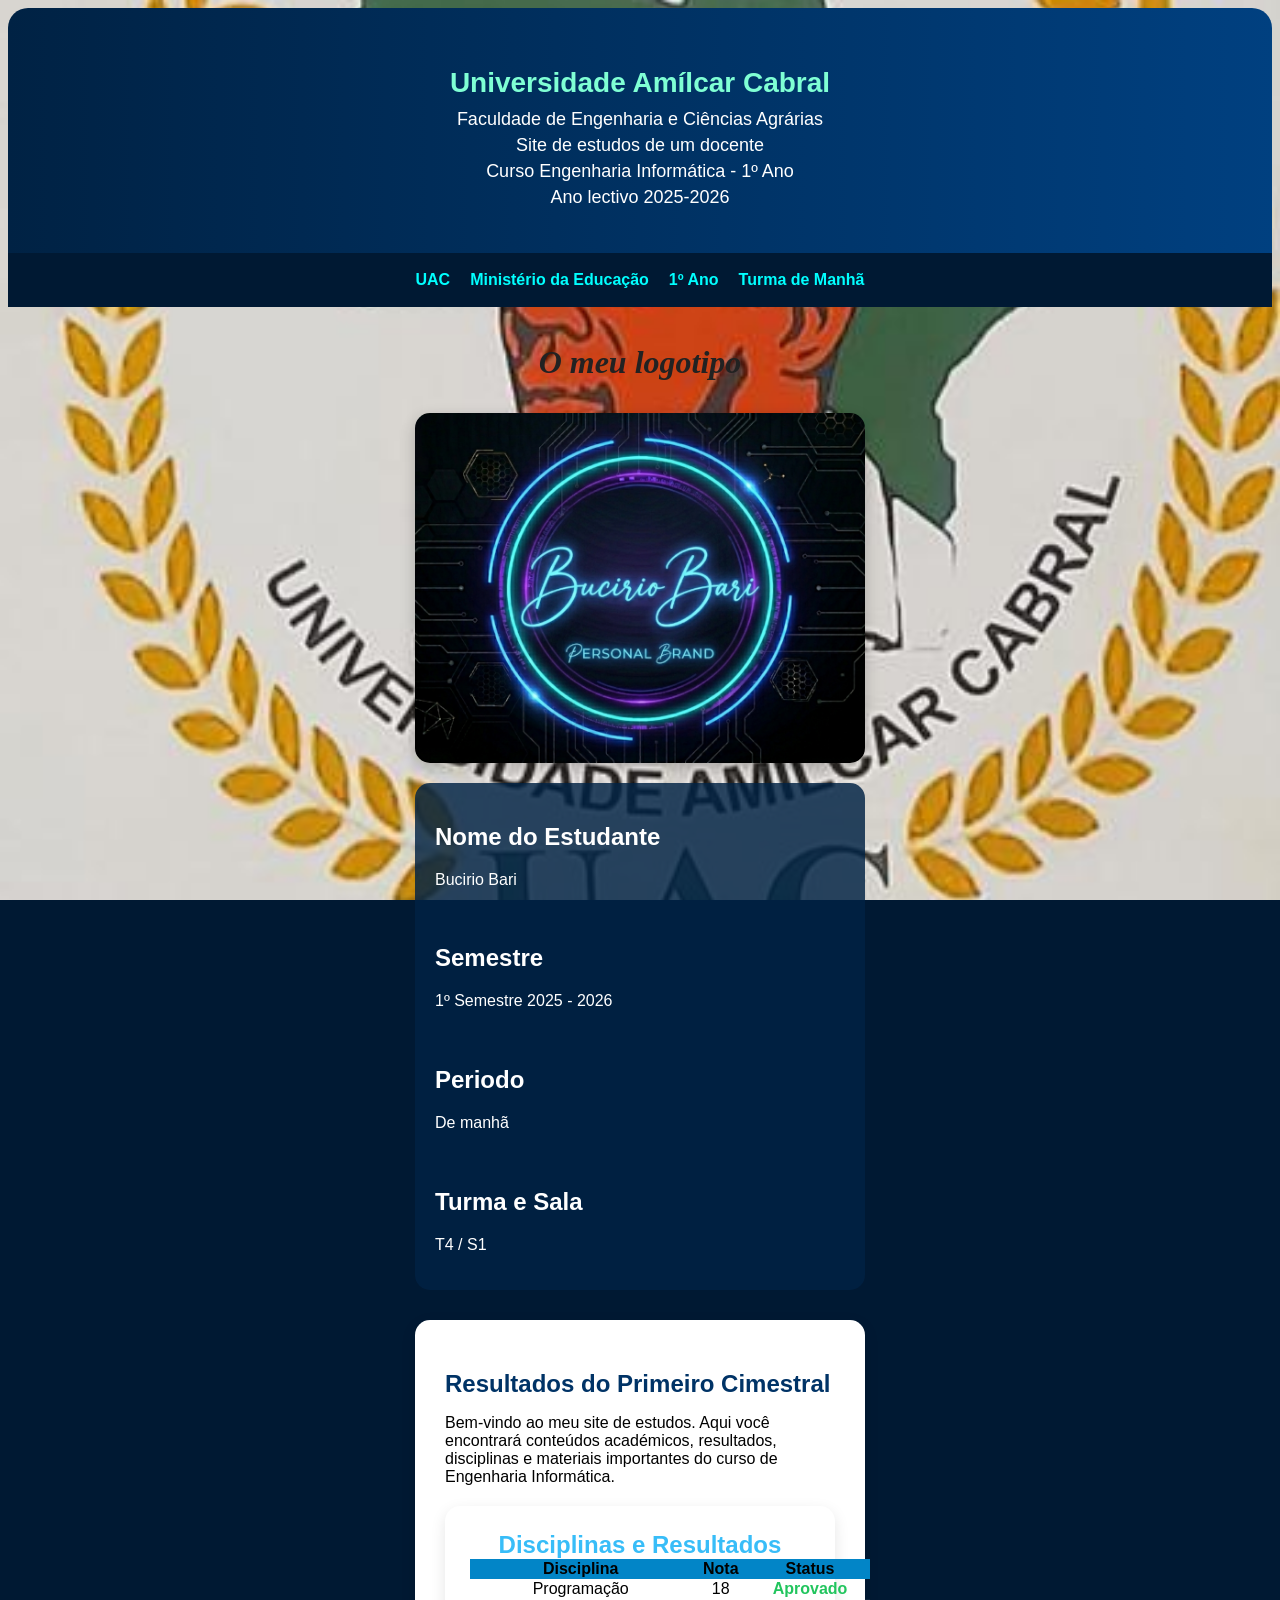
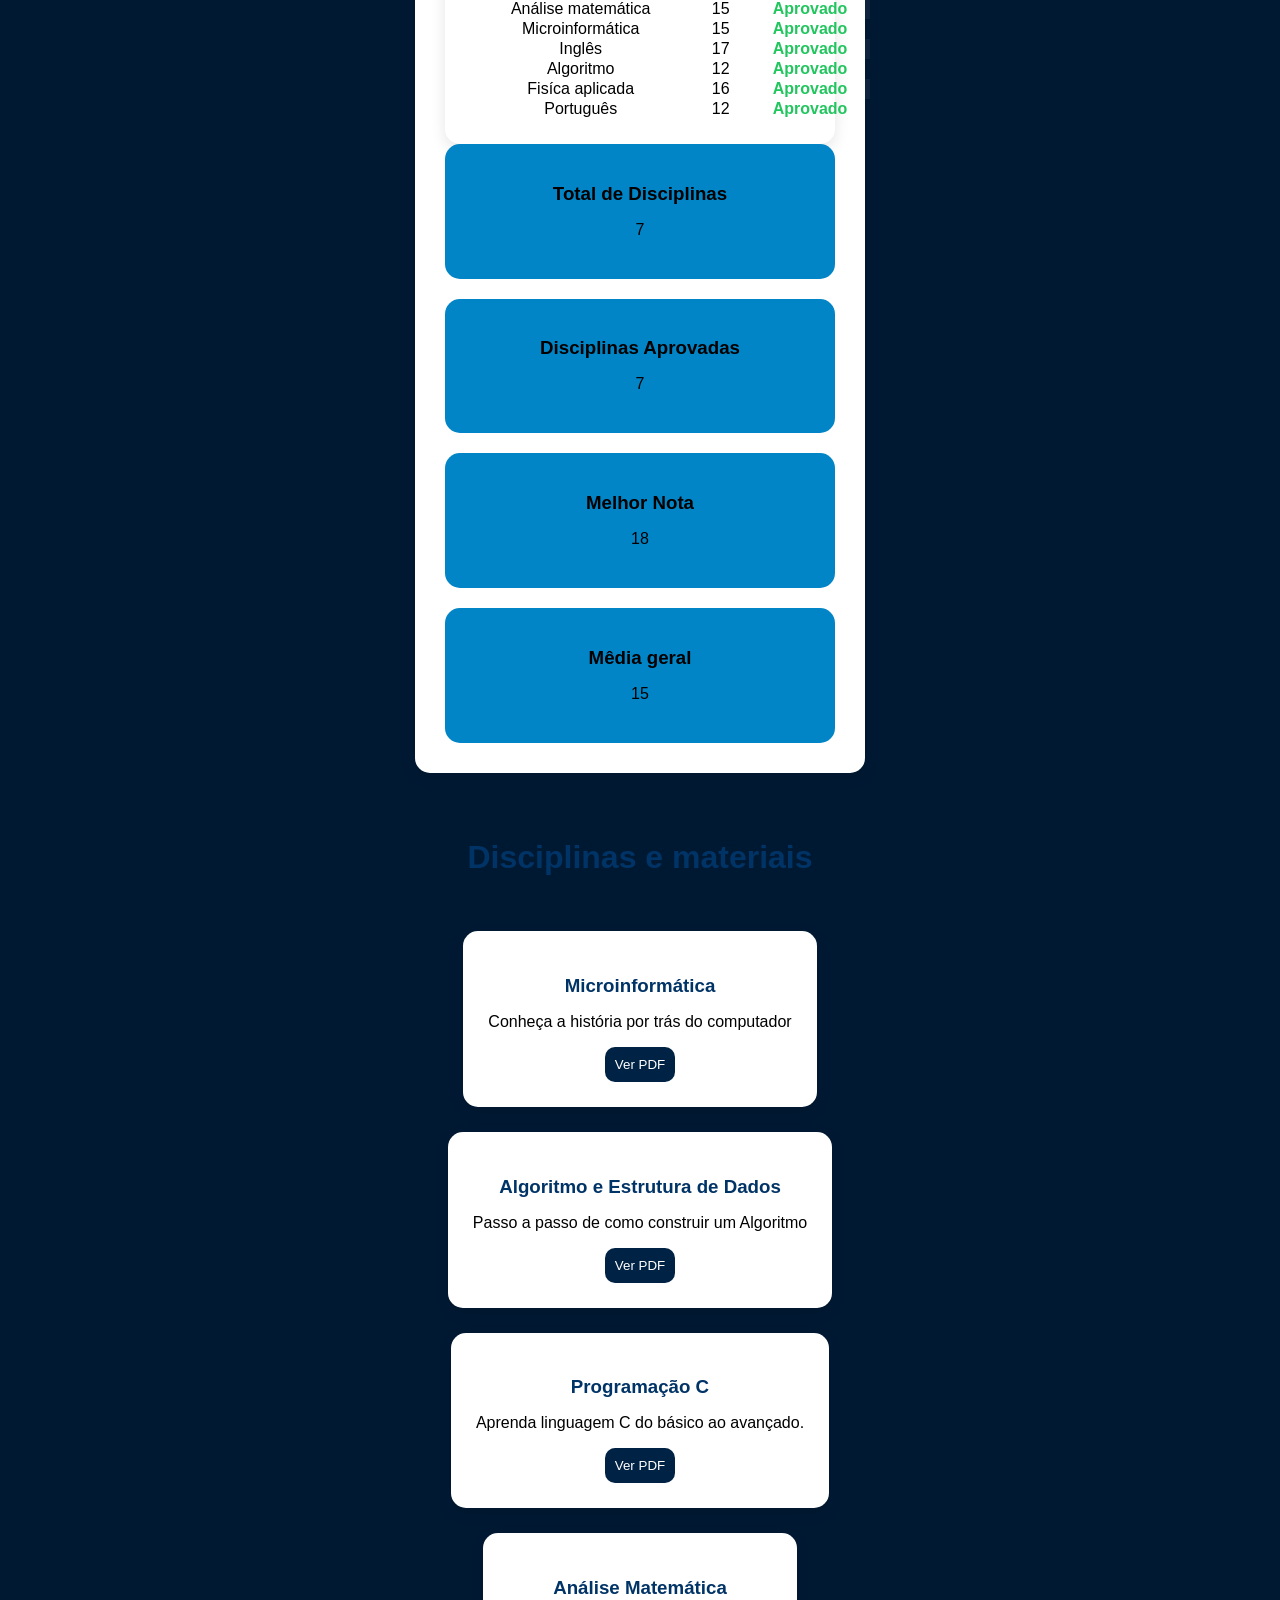
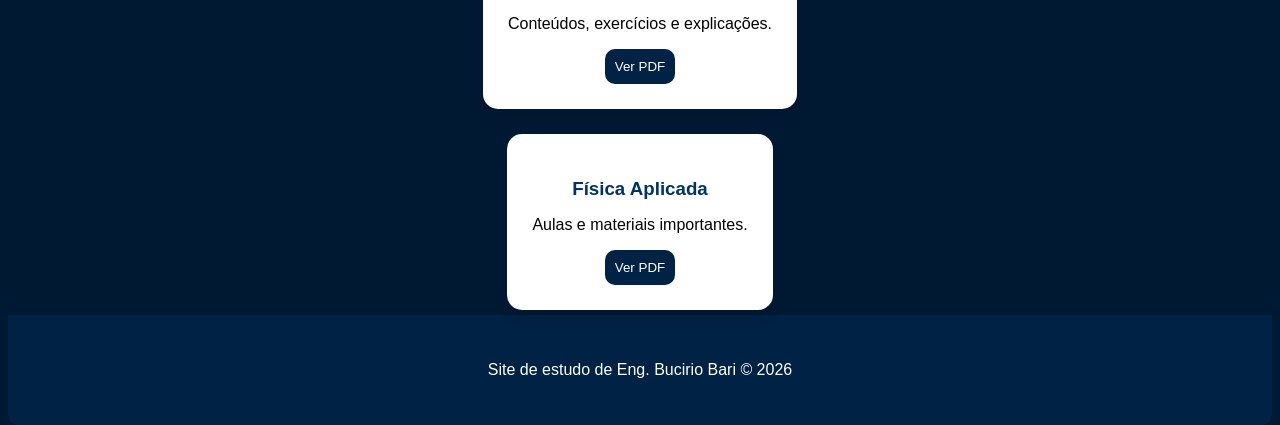
==== index.html @ 6eddad03 "fiz algumas modificações no estilo" ====
<!DOCTYPE html>
<html lang="pt">
<head>
<meta charset="UTF-8">
<meta name="viewport" content="width=device-width, initial-scale=1.0">
<title>Meu Site de estudos</title>
<link rel="stylesheet" href="style.css">
<link rel="shortcut icon" href="favicon.ico" type="image/x-icon">

<head>
    

<body>


<header>
    <h1>Universidade Amílcar Cabral</h1>
    <p>Faculdade de Engenharia e Ciências Agrárias</p>
    <p>Site de estudos de um docente</p>
    <p>Curso Engenharia Informática - 1º Ano</p>
    <p>Ano lectivo 2025-2026</p>
</header>

<nav>
    <a href="#">UAC</a>
    <a href="#">Ministério da Educação</a>
    <a href="#">1º Ano</a>
    <a href="#">Turma de Manhã</a>
</nav>

<main>

<p>O meu logotipo</p>

<img src="imagem/bari2.png" class="banner" alt="banner">

 <div class="profile">

      <div>
        <h2>Nome do Estudante</h2>
        <p>Bucirio Bari</p>
      </div>

      <div>
        <h2>Semestre</h2>
        <p>1º Semestre 2025 - 2026</p>
      </div>

      <div>
        <h2>Periodo</h2>
        <p>De manhã</p>
      </div>

      <div>
        <h2>Turma e Sala</h2>
        <p>T4 / S1</p>
      </div>

    </div>

<article>

<h1>Resultados do Primeiro Cimestral</h1>
<p>
Bem-vindo ao meu site de estudos.
Aqui você encontrará conteúdos académicos,
resultados, disciplinas e materiais importantes
do curso de Engenharia Informática.
</p>


    <div class="card">

      <h2>Disciplinas e Resultados</h2>

      <table>

        <thead>
          <tr>
            <th>Disciplina</th>
            <th>Nota</th>
            <th>Status</th>
          </tr>
        </thead>

        <tbody>

          <tr>
            <td>Programação</td>
            <td>18</td>
            <td class="approved">Aprovado</td>
          </tr>

          <tr>
            <td>Análise matemática </td>
            <td>15</td>
            <td class="approved">Aprovado</td>
          </tr>

          <tr>
            <td>Microinformática</td>
            <td>15</td>
            <td class="approved">Aprovado</td>
          </tr>

          <tr>
            <td>Inglês</td>
            <td>17</td>
            <td class="approved">Aprovado</td>
          </tr>

          <tr>
            <td>Algoritmo</td>
            <td>12</td>
            <td class="approved">Aprovado</td>
          </tr>

          <tr>
            <td>Fisíca aplicada</td>
            <td>16</td>
            <td class="approved">Aprovado</td>
          </tr>

          <tr>
            <td>Português</td>
            <td>12</td>
            <td class="approved">Aprovado</td>
          </tr>

        </tbody>

      </table>

    </div>

    <div class="stats">

      <div class="stat-box">
        <h3>Total de Disciplinas</h3>
        <p>7</p>
      </div>

      <div class="stat-box">
        <h3>Disciplinas Aprovadas</h3>
        <p>7</p>
      </div>

      <div class="stat-box">
        <h3>Melhor Nota</h3>
        <p>18</p>
      </div>

      <div class="stat-box">
        <h3>Mêdia geral</h3>
        <p>15</p>
      </div>

    </div>

  </div>

</article>

<section class="cursos">
    
    <h2>Disciplinas e materiais</h2>
    
    <div class="card">
    <h3>Microinformática</h3>
    <p>Conheça a história por trás do computador</p>
    
    <a href="pdf/Microinformatica/AULAS DE INFORMÁTICA.pdf" target="_blank">
    <button>Ver PDF</button>
    </a>
    </div>
    
    <div class="card">
    <h3>Algoritmo e Estrutura de Dados</h3>
    <p>Passo a passo de como construir um Algoritmo</p>
    
    <a href="pdf/Algoritmo e estrutura de dados/AULA 1_Introdução de Algoritmos e Estrutura de dados.pdf" target="_blank">
    <button>Ver PDF</button>
    </a>
    </div>
    
    <div class="card">
    <h3>Programação C</h3>
    <p>Aprenda linguagem C do básico ao avançado.</p>
    
    <a href="pdf/programação c/prog C1.pdf" target="_blank">
    <button>Ver PDF</button>
    </a>
    </div>
    
    <div class="card">
    <h3>Análise Matemática</h3>
    <p>Conteúdos, exercícios e explicações.</p>
    
    <a href="pdfs/matematica.pdf" target="_blank">
    <button>Ver PDF</button>
    </a>
    </div>
    
    <div class="card">
    <h3>Física Aplicada</h3>
    <p>Aulas e materiais importantes.</p>
    
    <a href="pdf/Fisíca aplicada/FISICA ENG2.pdf" target="_blank">
    <button>Ver PDF</button>
    </a>
    </div>
</section class="cursos">



</main>

<footer>
<p>Site de estudo de Eng. Bucirio Bari © 2026</p>
</footer>

</body>
</html>
---- style.css ----
@charset "UTF-8"




*{
    margin:0;
    padding:0;
    box-sizing:border-box;
}

body{
    height: 100dvh;
    background-color: #001933;
    background-image: url("imagem/IMG-20260420-WA0000.jpg");
    background-position: center center;
    font-family:Arial, Helvetica, sans-serif;
    background-repeat: repeat;
    background-size: cover;
    background-attachment: fixed;
}

/* HEADER */

header{
    background:linear-gradient(to right, #002244, #004080);
    color:white;
    text-align:center;
    padding:40px 20px;
    border-radius: 20px 20px 0px 0px;
}

header h1{
    color: aquamarine;
    font-size:38px;
    margin-bottom:10px;
}

header p{
    margin:5px 0;
    font-size:18px;
}

/* MENU */

nav{
    background:#001933;
    display:flex;
    justify-content:center;
    flex-wrap:wrap;
    gap:20px;
    padding:18px;
}

nav a{
    color: aqua;
    text-decoration:none;
    font-weight:bold;
    transition:0.3s;
}

nav a:hover{
    background-color: rgb(92, 6, 24);
    color:gold;
    padding: 10px 10px;
    border-radius: 10px;
}

/* MAIN */

main{
    width: 450px;
    margin:auto;
    padding: 5px;
}
main > p{
    text-align: center;
    color: #222;
    font: italic bold 2em serif;
}

/* BANNER */

.banner{
    width:100%;
    max-width:900px;
    height:350px;
    object-fit:cover;
    display:block;
    margin:20px auto;
    border-radius:15px;
    box-shadow:0 5px 15px rgba(0,0,0,0.2);
}

/* ARTICLE */

article{
    background:white;
    padding:30px;
    border-radius:15px;
    margin-top:30px;
    box-shadow:0 5px 15px rgba(0,0,0,0.1);
}

article h1{
    color:#003366;
    margin-bottom:15px;
}

article p{
    margin-bottom:20px;
}

    .profile{
      background-color: #002244d2;
      color: white;
      font: bold 1.2em;
      padding:20px;
      border-radius:15px;
      display:flex;
      gap:20px;
      flex-wrap:wrap;
      margin-bottom:30px;
    }

    .profile div{
      flex:1;
      min-width:220px;
    }
    .card{
      background:rgba(255,255,255,0.08);
      text-align: center;
      padding: 10px;
      border-radius:15px;
      margin: auto;
    }

    .card h2{
      margin: auto;
      color:#38bdf8;
    }

    table{ 
        padding-left: 10px;
      width:100%;
      min-width: 400px;
      border-collapse:collapse;
    }

    th, td{

    }

    th{
      background:#0285c7;
    }

    tr:nth-child(even){
      background:rgba(255,255,255,0.05);
    }

    tr:hover{
      background:rgba(56,189,248,0.2);
      transition:0.3s;
    }

    .approved{
      color:#22c55e;
      font-weight:bold;
    }

    .reproved{
      color:#ef4444;
      font-weight:bold;
    }

    .stats{
      display:grid;
      grid-template-columns:repeat(auto-fit,minmax(220px,1fr));
      gap:20px;
    }

    .stat-box{
      background-color: #0285c7;
      padding:20px;
      border-radius:15px;
      text-align:center;
    }

    .stat-box h3{
      color: black;
      margin-bottom:10px;
    }
/* DISCIPLINAS */

.cursos{
    margin-top:40px;
}

.cursos h2{
    text-align:center;
    margin-bottom:30px;
    color:#003366;
    font-size:32px;
}

.cursos{
    display:grid;
    grid-template-columns:repeat(auto-fit,minmax(250px,1fr));
    gap:25px;
}

.cursos div,
.card{
    background:white;
    padding:25px;
    border-radius:15px;
    text-align:center;
    box-shadow:0 5px 15px rgba(0,0,0,0.1);
    transition:0.3s;
}

.cursos div:hover,
.card:hover{
    transform:translateY(-5px);
}

.cursos h3{
    color:#003366;
    margin-bottom:10px;
}

.carreira{
    background:white;
    padding:25px;
    border-radius:15px;
    box-shadow:0 5px 15px rgba(0,0,0,0.1);
}

.carreira h3{
    color:#004080;
    margin-bottom:10px;
}

button {
  padding: 10px;
  border-radius: 10px;
  background: #002244;
  color: white;
  border: none;
  cursor: pointer;
}

/* FOOTER */

footer{
    background: #002244;
    color:white;
    text-align:center;
    padding: 30px;
    margin: auto;
    border-radius: 0px 0px 10px 10px;
}

header h1{
    font-size:28px;
}
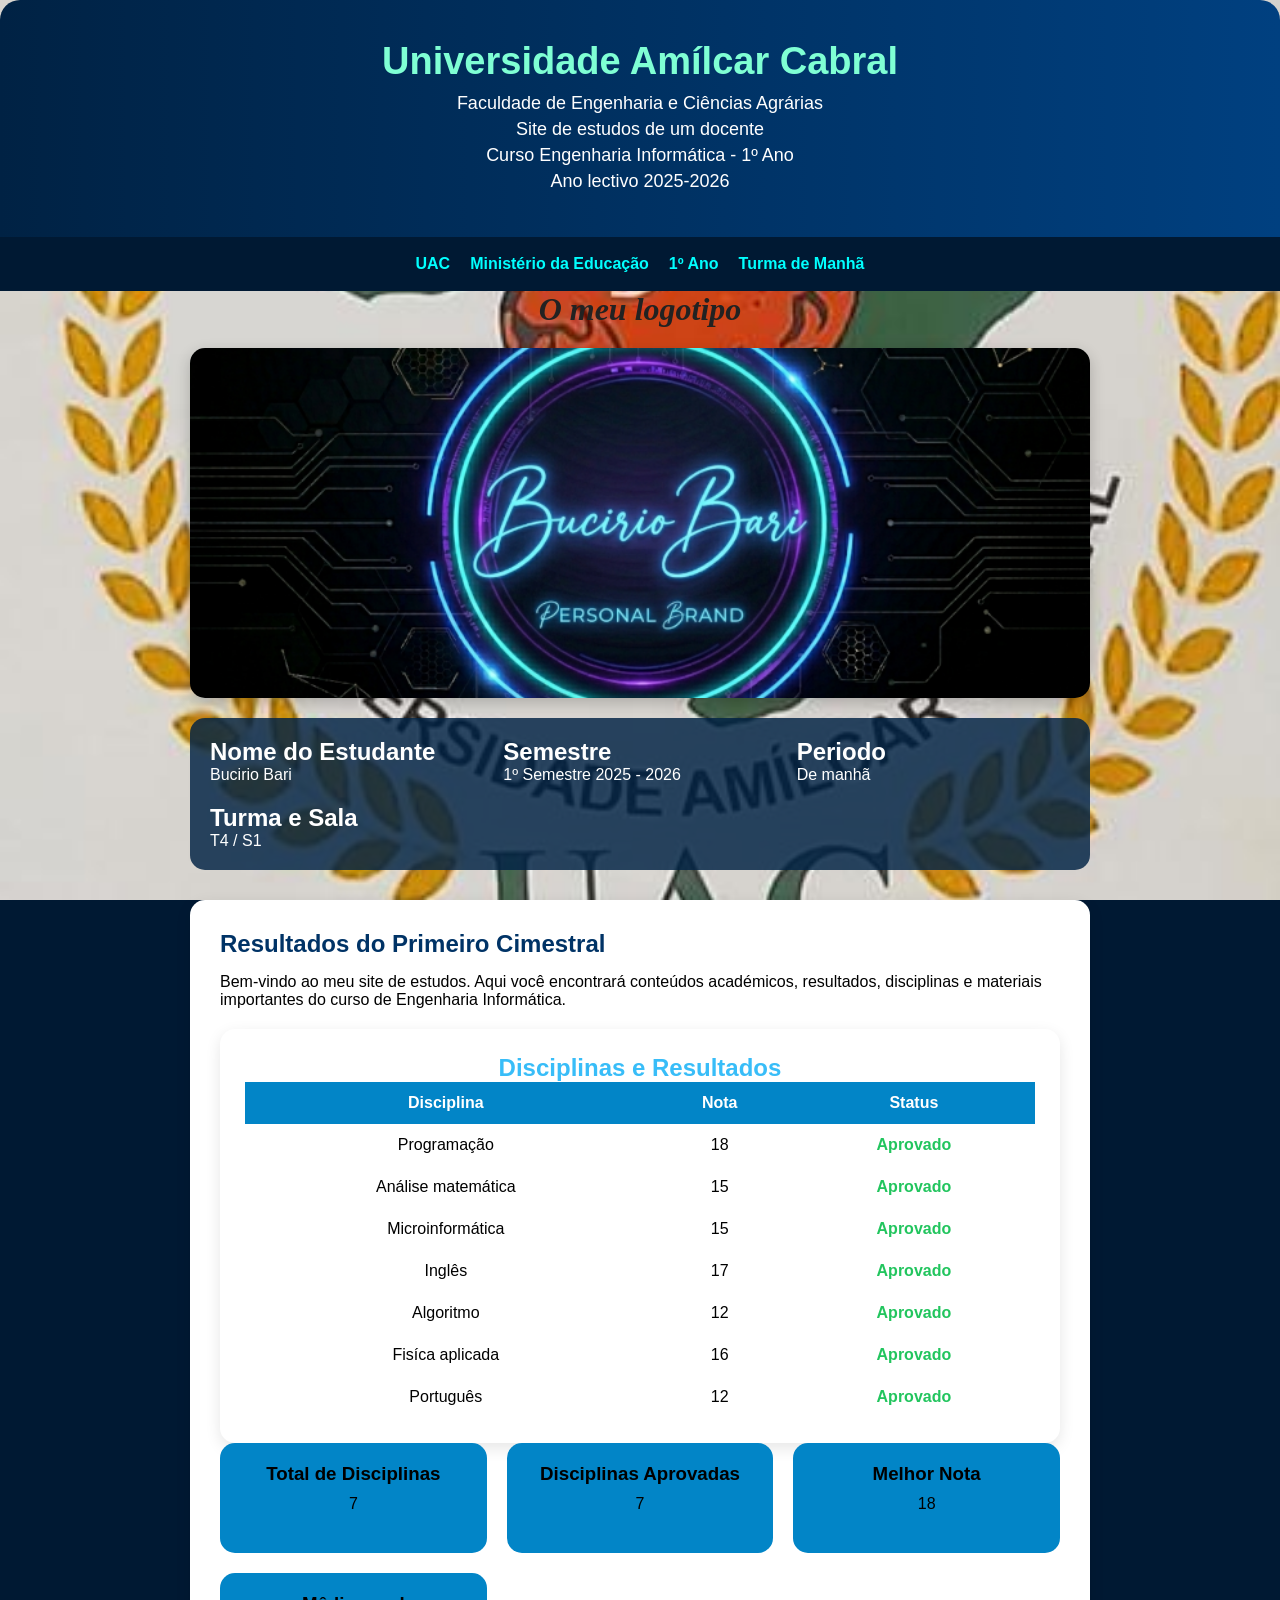
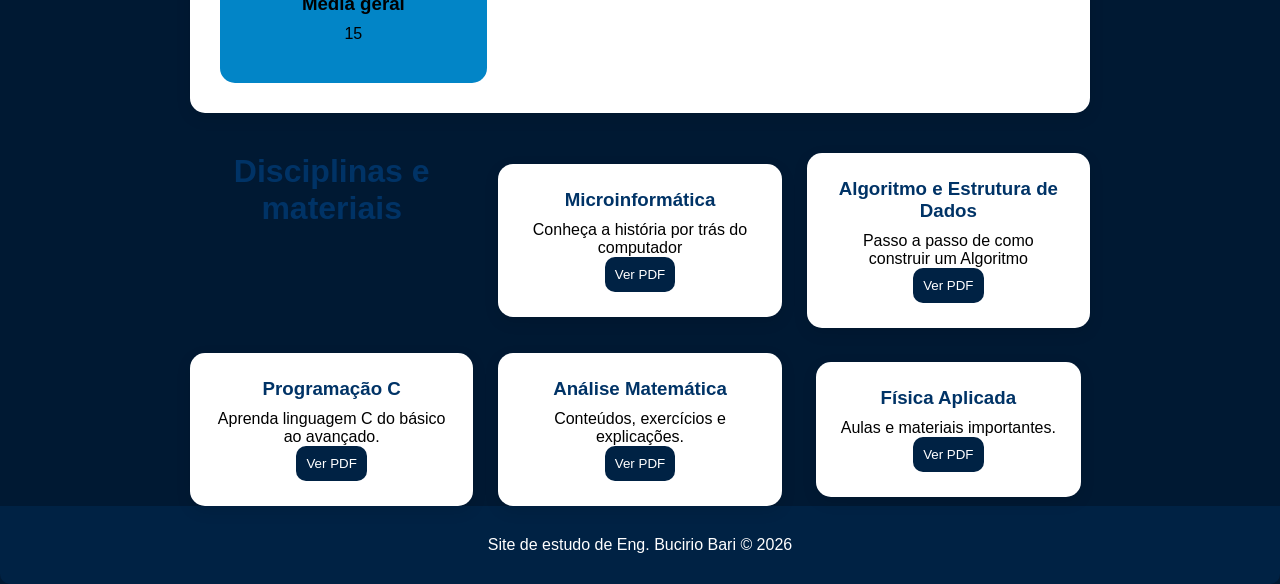
==== commit 041a85ea: "alterei o tablet" ====
--- a/index.html
+++ b/index.html
@@ -73,7 +73,7 @@
 
       <h2>Disciplinas e Resultados</h2>
 
-      <table>
+      <table class="conteiner">
 
         <thead>
           <tr>
--- a/style.css
+++ b/style.css
@@ -1,7 +1,4 @@
-@charset "UTF-8"
-
-
-
+@charset "UTF-8";
 
 *{
     margin:0;
@@ -10,14 +7,14 @@
 }
 
 body{
-    height: 100dvh;
-    background-color: #001933;
-    background-image: url("imagem/IMG-20260420-WA0000.jpg");
-    background-position: center center;
+    min-height:100vh;
+    background-color:#001933;
+    background-image:url("imagem/IMG-20260420-WA0000.jpg");
+    background-position:center center;
+    background-repeat:repeat;
+    background-size:cover;
+    background-attachment:fixed;
     font-family:Arial, Helvetica, sans-serif;
-    background-repeat: repeat;
-    background-size: cover;
-    background-attachment: fixed;
 }
 
 /* HEADER */
@@ -27,11 +24,11 @@
     color:white;
     text-align:center;
     padding:40px 20px;
-    border-radius: 20px 20px 0px 0px;
+    border-radius:20px 20px 0px 0px;
 }
 
 header h1{
-    color: aquamarine;
+    color:aquamarine;
     font-size:38px;
     margin-bottom:10px;
 }
@@ -53,33 +50,41 @@
 }
 
 nav a{
-    color: aqua;
+    color:aqua;
     text-decoration:none;
     font-weight:bold;
     transition:0.3s;
 }
 
 nav a:hover{
-    background-color: rgb(92, 6, 24);
+    background-color:rgb(92, 6, 24);
     color:gold;
-    padding: 10px 10px;
-    border-radius: 10px;
+    padding:10px;
+    border-radius:10px;
 }
 
 /* MAIN */
 
 main{
-    width: 450px;
-    margin:auto;
-    padding: 5px;
-}
+    width: 100%;
+    max-width: 900px;
+    margin: auto;
+}
+
 main > p{
-    text-align: center;
-    color: #222;
-    font: italic bold 2em serif;
-}
-
-/* BANNER */
+    text-align:center;
+    color:#222;
+    font:italic bold 2em serif;
+}
+
+/* IMAGENS */
+
+img{
+    max-width:100%;
+    height:auto;
+}
+
+
 
 .banner{
     width:100%;
@@ -111,90 +116,110 @@
     margin-bottom:20px;
 }
 
-    .profile{
-      background-color: #002244d2;
-      color: white;
-      font: bold 1.2em;
-      padding:20px;
-      border-radius:15px;
-      display:flex;
-      gap:20px;
-      flex-wrap:wrap;
-      margin-bottom:30px;
-    }
-
-    .profile div{
-      flex:1;
-      min-width:220px;
-    }
-    .card{
-      background:rgba(255,255,255,0.08);
-      text-align: center;
-      padding: 10px;
-      border-radius:15px;
-      margin: auto;
-    }
-
-    .card h2{
-      margin: auto;
-      color:#38bdf8;
-    }
-
-    table{ 
-        padding-left: 10px;
-      width:100%;
-      min-width: 400px;
-      border-collapse:collapse;
-    }
-
-    th, td{
-
-    }
-
-    th{
-      background:#0285c7;
-    }
-
-    tr:nth-child(even){
-      background:rgba(255,255,255,0.05);
-    }
-
-    tr:hover{
-      background:rgba(56,189,248,0.2);
-      transition:0.3s;
-    }
-
-    .approved{
-      color:#22c55e;
-      font-weight:bold;
-    }
-
-    .reproved{
-      color:#ef4444;
-      font-weight:bold;
-    }
-
-    .stats{
-      display:grid;
-      grid-template-columns:repeat(auto-fit,minmax(220px,1fr));
-      gap:20px;
-    }
-
-    .stat-box{
-      background-color: #0285c7;
-      padding:20px;
-      border-radius:15px;
-      text-align:center;
-    }
-
-    .stat-box h3{
-      color: black;
-      margin-bottom:10px;
-    }
-/* DISCIPLINAS */
+/* PROFILE */
+
+.profile{
+    background-color:#002244d2;
+    color:white;
+    font:bold 1.2em;
+    padding:20px;
+    border-radius:15px;
+    display:flex;
+    gap:20px;
+    flex-wrap:wrap;
+    margin-bottom:30px;
+}
+
+.profile div{
+    flex:1;
+    min-width:220px;
+}
+
+/* CARDS */
+
+.card{
+    background:rgba(255,255,255,0.08);
+    text-align:center;
+    padding:10px;
+    border-radius:15px;
+    margin:auto;
+}
+
+.card h2{
+    margin:auto;
+    color:#38bdf8;
+}
+
+/* TABLE */
+
+.table-container{
+    overflow-x:auto;
+}
+
+table{
+    width: 100%;
+    min-width:400px;
+    border-collapse:collapse;
+    padding-left:10px;
+}
+
+th,
+td{
+    padding:12px;
+    text-align:center;
+}
+
+th{
+    background:#0285c7;
+    color:white;
+}
+
+tr:nth-child(even){
+    background:rgba(255,255,255,0.05);
+}
+
+tr:hover{
+    background:rgba(56,189,248,0.2);
+    transition:0.3s;
+}
+
+.approved{
+    color:#22c55e;
+    font-weight:bold;
+}
+
+.reproved{
+    color:#ef4444;
+    font-weight:bold;
+}
+
+/* STATS */
+
+.stats{
+    display:grid;
+    grid-template-columns:repeat(auto-fit,minmax(220px,1fr));
+    gap:20px;
+}
+
+.stat-box{
+    background-color:#0285c7;
+    padding:20px;
+    border-radius:15px;
+    text-align:center;
+}
+
+.stat-box h3{
+    color:black;
+    margin-bottom:10px;
+}
+
+/* CURSOS */
 
 .cursos{
     margin-top:40px;
+    display:grid;
+    grid-template-columns:repeat(auto-fit,minmax(250px,1fr));
+    gap:25px;
 }
 
 .cursos h2{
@@ -202,12 +227,6 @@
     margin-bottom:30px;
     color:#003366;
     font-size:32px;
-}
-
-.cursos{
-    display:grid;
-    grid-template-columns:repeat(auto-fit,minmax(250px,1fr));
-    gap:25px;
 }
 
 .cursos div,
@@ -230,6 +249,8 @@
     margin-bottom:10px;
 }
 
+/* CARREIRA */
+
 .carreira{
     background:white;
     padding:25px;
@@ -242,28 +263,116 @@
     margin-bottom:10px;
 }
 
-button {
-  padding: 10px;
-  border-radius: 10px;
-  background: #002244;
-  color: white;
-  border: none;
-  cursor: pointer;
+/* BUTTON */
+
+button{
+    padding:10px;
+    border-radius:10px;
+    background:#002244;
+    color:white;
+    border:none;
+    cursor:pointer;
+    transition:0.3s;
+}
+
+button:hover{
+    background:#004080;
 }
 
 /* FOOTER */
 
 footer{
-    background: #002244;
-    color:white;
-    text-align:center;
-    padding: 30px;
-    margin: auto;
-    border-radius: 0px 0px 10px 10px;
-}
-
-header h1{
-    font-size:28px;
-}
-
-
+    background:#002244;
+    color:white;
+    text-align:center;
+    padding:30px;
+    margin:auto;
+    border-radius:0px 0px 10px 10px;
+}
+
+/* RESPONSIVIDADE */
+
+@media (max-width:768px){
+
+    header{
+        padding:25px 15px;
+    }
+
+    header h1{
+        font-size:28px;
+    }
+
+    header p{
+        font-size:15px;
+    }
+
+    nav{
+        gap:10px;
+        padding:12px;
+    }
+
+    nav a{
+        font-size:14px;
+    }
+
+    .banner{
+        height:220px;
+    }
+
+    article{
+        padding:20px;
+    }
+
+    .profile{
+        flex-direction:column;
+    }
+
+    table{
+        min-width:600px;
+    }
+
+    .stats{
+        grid-template-columns:1fr;
+    }
+
+    .cursos{
+        grid-template-columns:1fr;
+    }
+
+}
+
+@media (max-width:480px){
+
+    header h1{
+        font-size:22px;
+    }
+
+    header p{
+        font-size:13px;
+    }
+
+    main > p{
+        font-size:1.3em;
+    }
+
+    .banner{
+        height:180px;
+    }
+
+    article{
+        padding:15px;
+    }
+
+    .card,
+    .carreira,
+    .cursos div{
+        padding:18px;
+    }
+
+    button{
+        width:100%;
+    }
+
+}
+
+
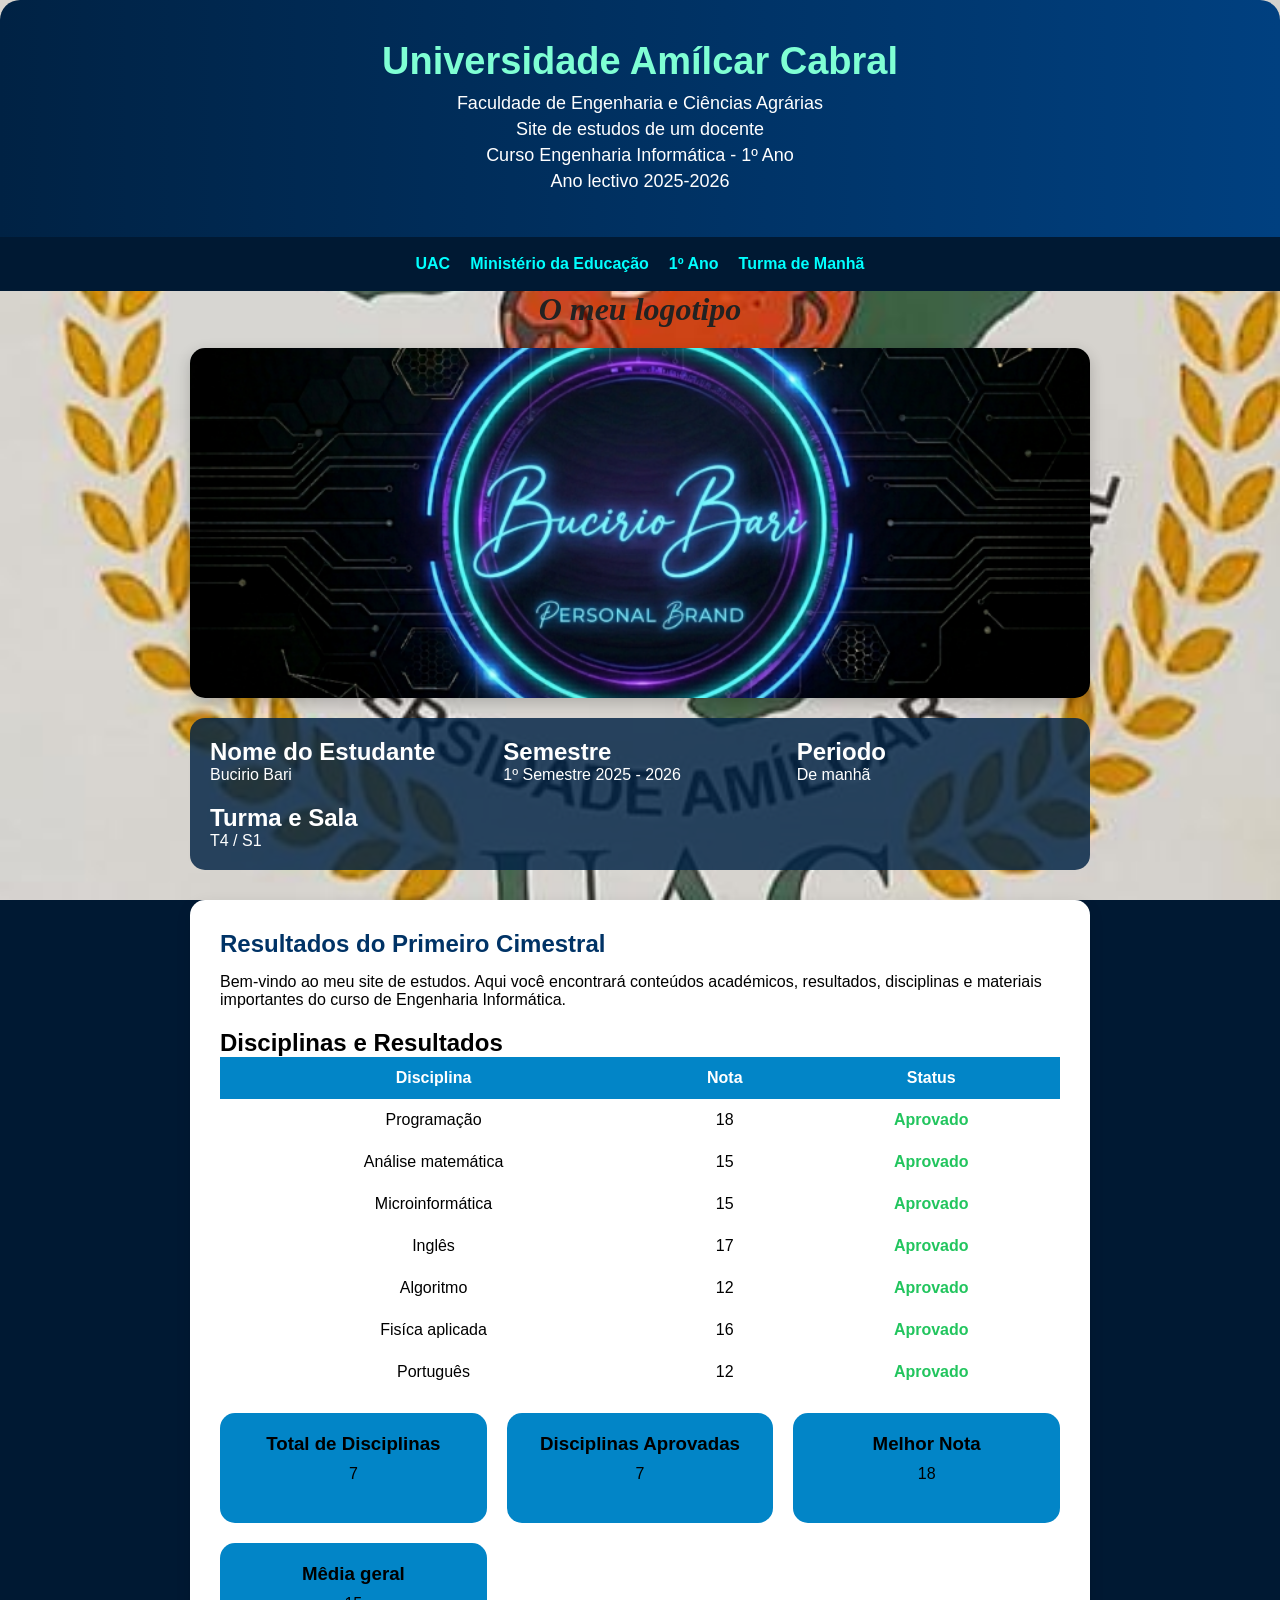
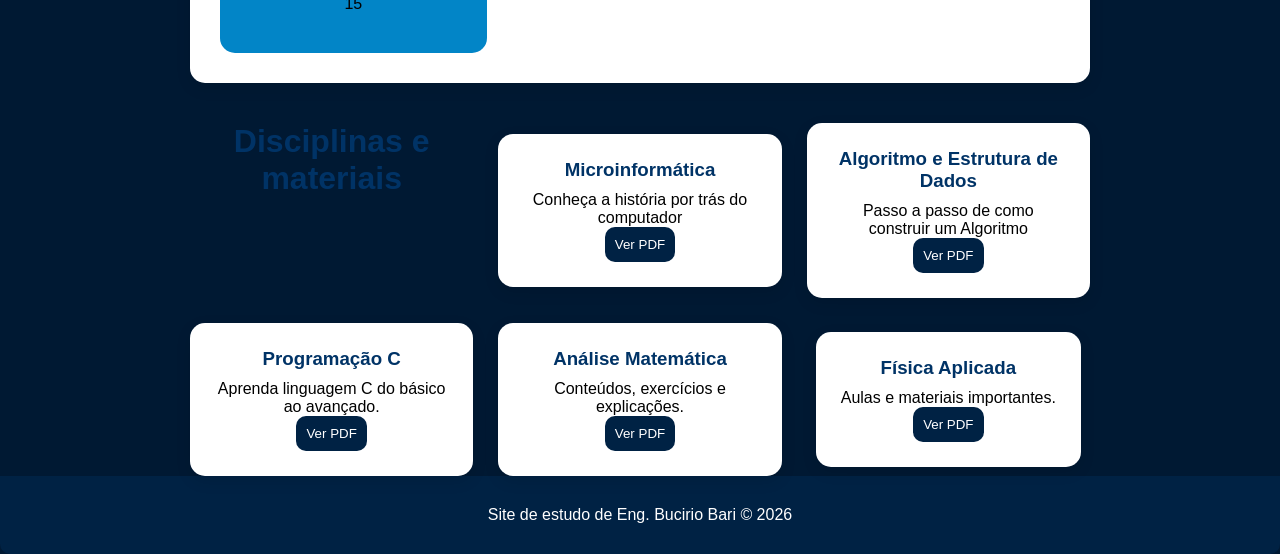
==== commit 4943b605: "fiz algumas alteração no html e css" ====
--- a/index.html
+++ b/index.html
@@ -69,11 +69,11 @@
 </p>
 
 
-    <div class="card">
+    <div class="table-container">
 
       <h2>Disciplinas e Resultados</h2>
 
-      <table class="conteiner">
+      <table>
 
         <thead>
           <tr>
--- a/style.css
+++ b/style.css
@@ -4,6 +4,10 @@
     margin:0;
     padding:0;
     box-sizing:border-box;
+}
+html, body{
+    max-width: 100%;
+    overflow-x: hidden;
 }
 
 body{
@@ -153,12 +157,18 @@
 /* TABLE */
 
 .table-container{
+    width: 100%;
+    max-width: 100%;
     overflow-x:auto;
+    -webkit-overflow-scrolling: touch;
+    margin: 20px 0px;
+    border-radius: 8px;
+    
 }
 
 table{
     width: 100%;
-    min-width:400px;
+    min-width: 100%;
     border-collapse:collapse;
     padding-left:10px;
 }
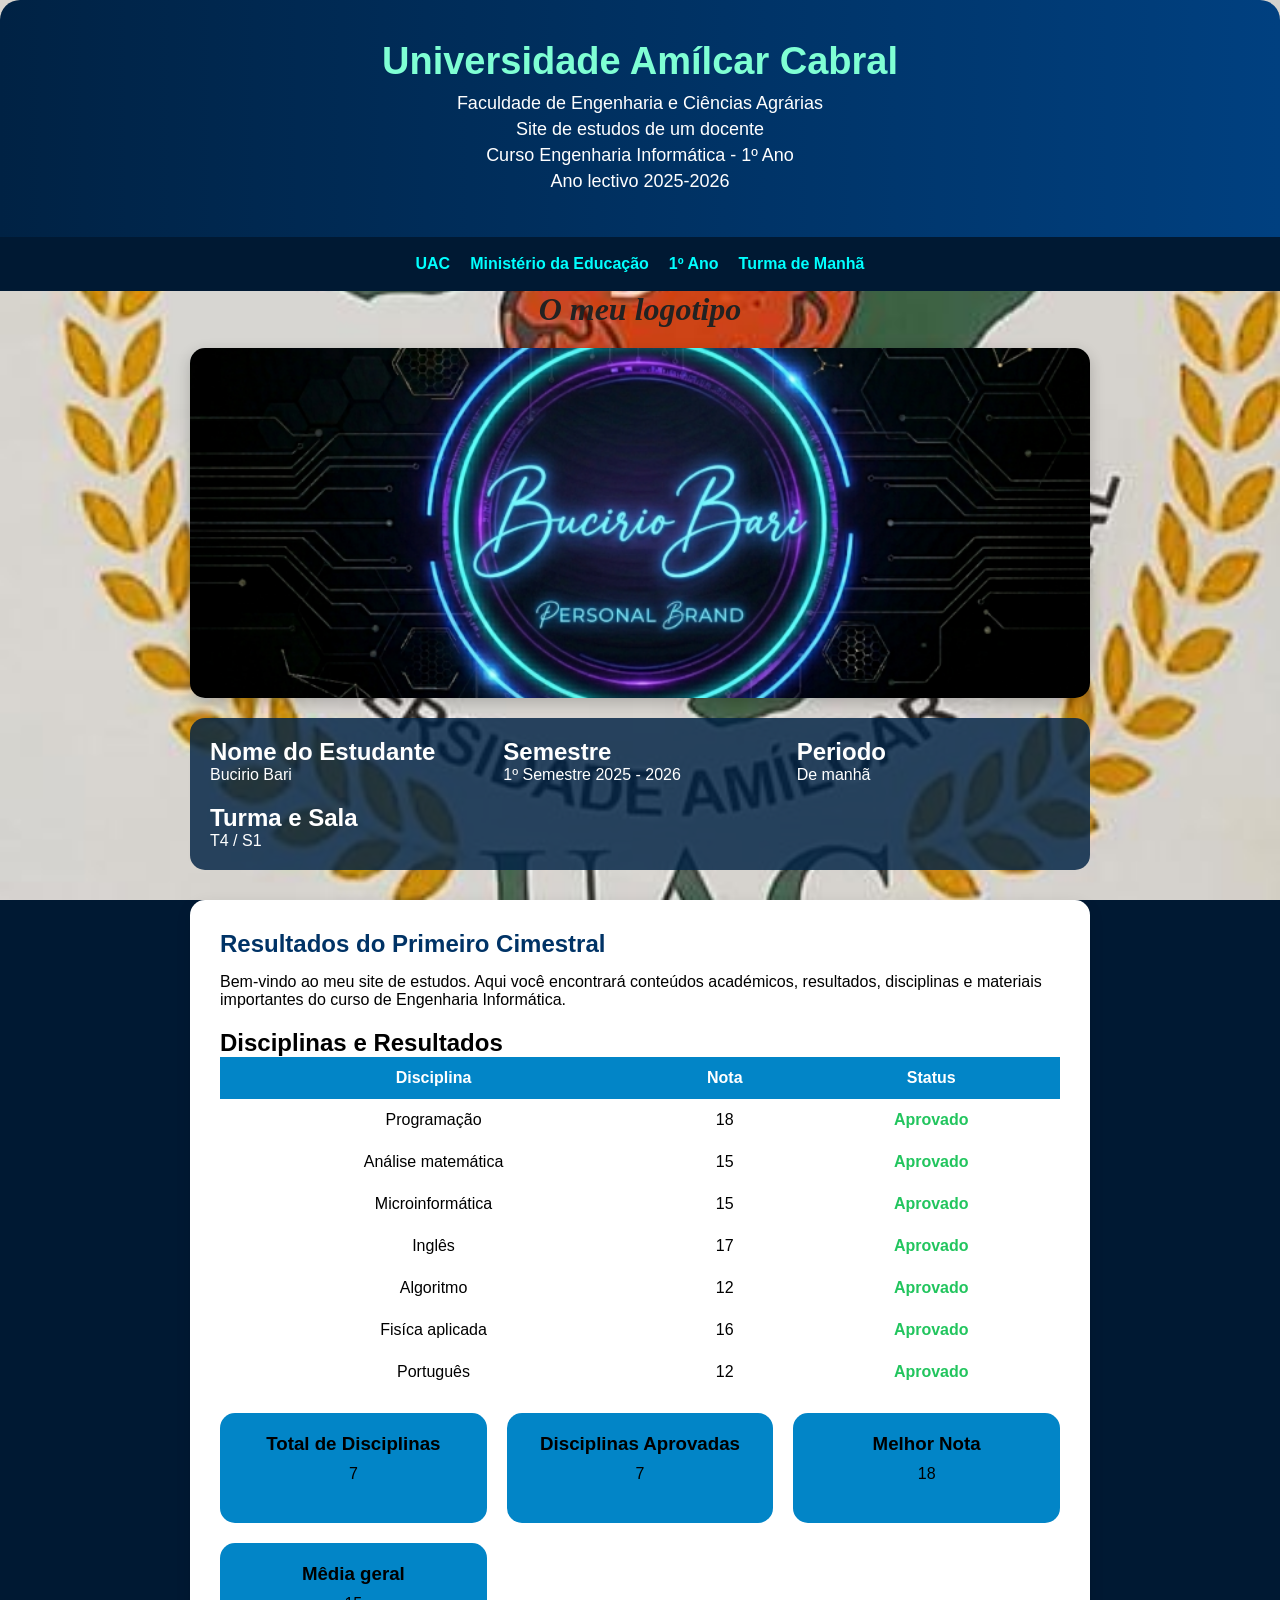
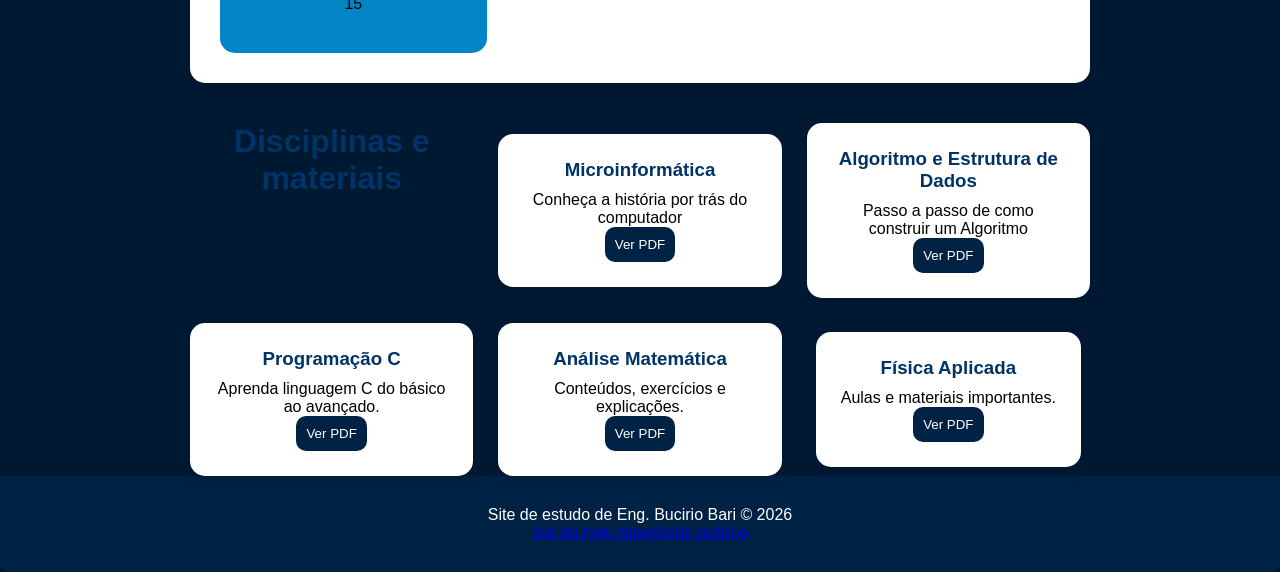
==== commit 719bc21a: "atualizei o conteudo" ====
--- a/index.html
+++ b/index.html
@@ -1,5 +1,5 @@
 <!DOCTYPE html>
-<html lang="pt">
+<html lang="pt-gw">
 <head>
 <meta charset="UTF-8">
 <meta name="viewport" content="width=device-width, initial-scale=1.0">
@@ -217,6 +217,7 @@
 
 <footer>
 <p>Site de estudo de Eng. Bucirio Bari © 2026</p>
+<p><a href="githup.com/baribucirio-cmyk" target="_blank">link do meu repositorio  publico</a></p>
 </footer>
 
 </body>
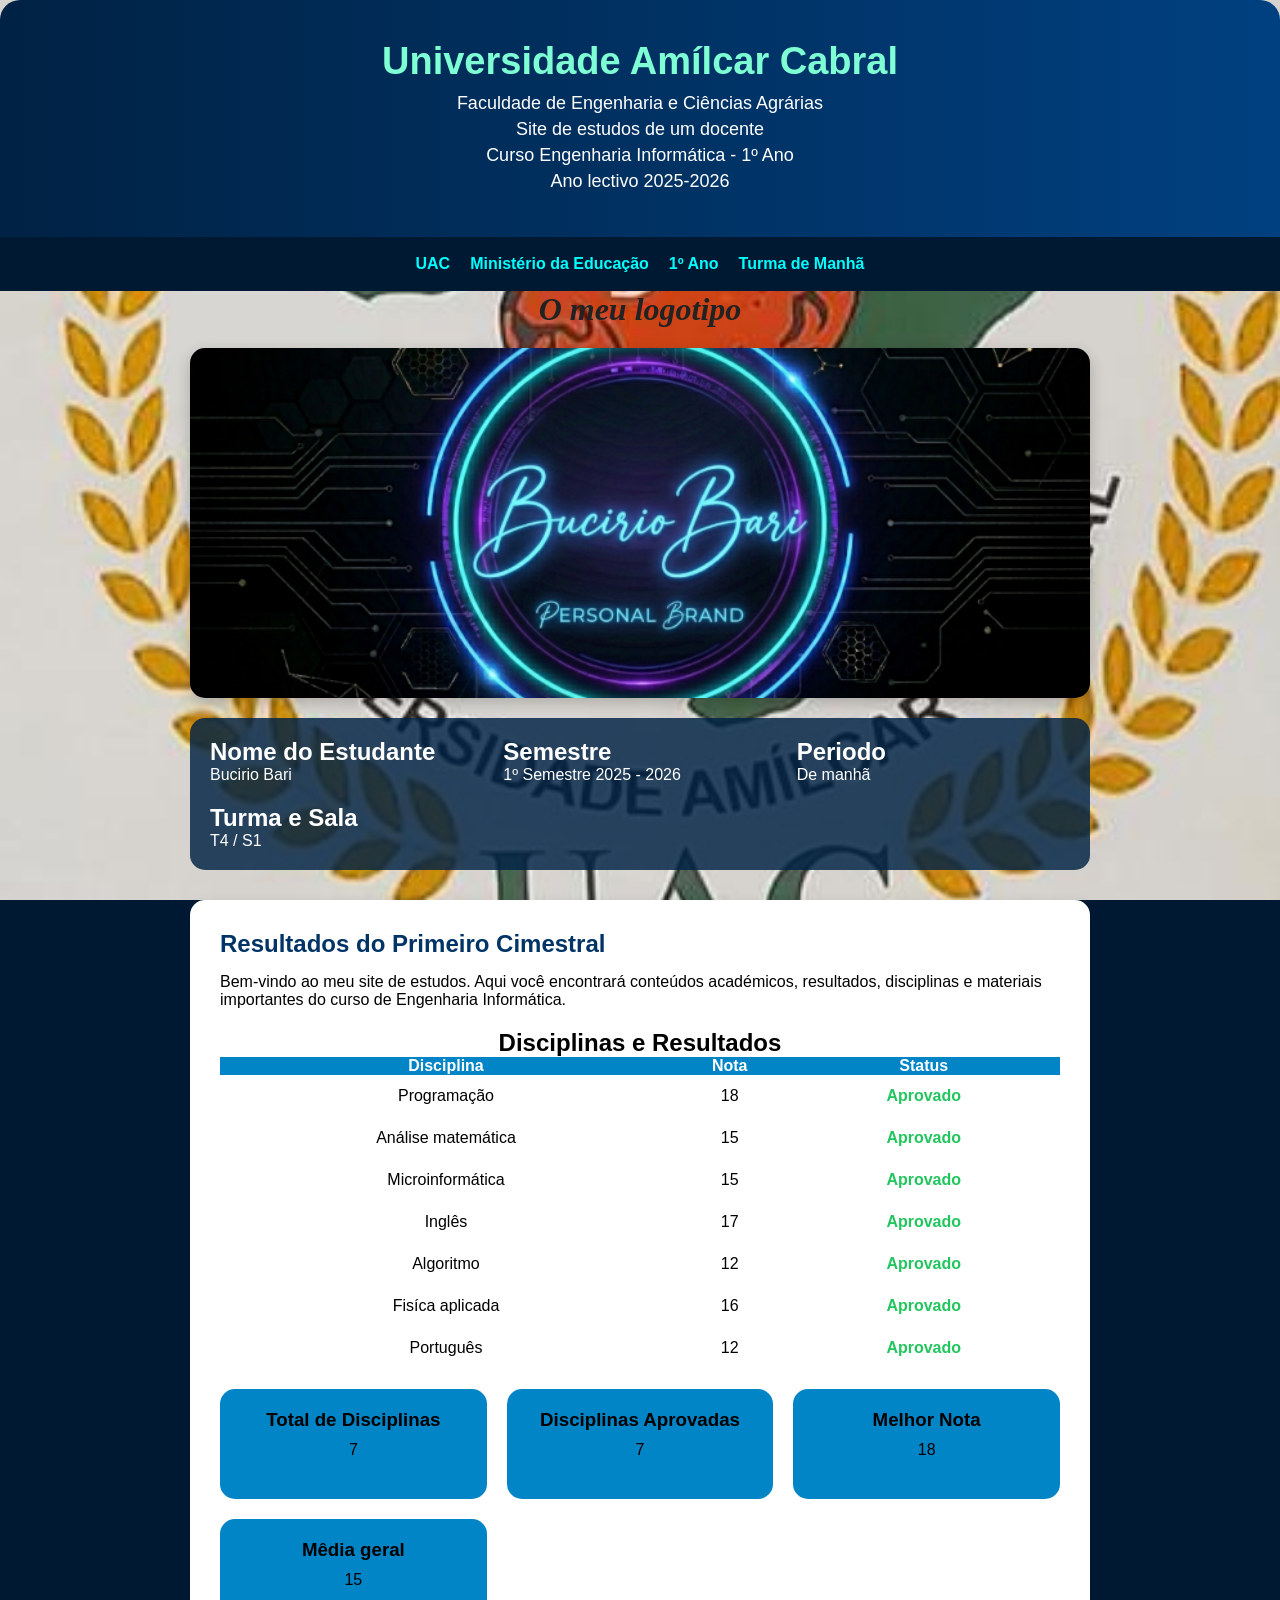
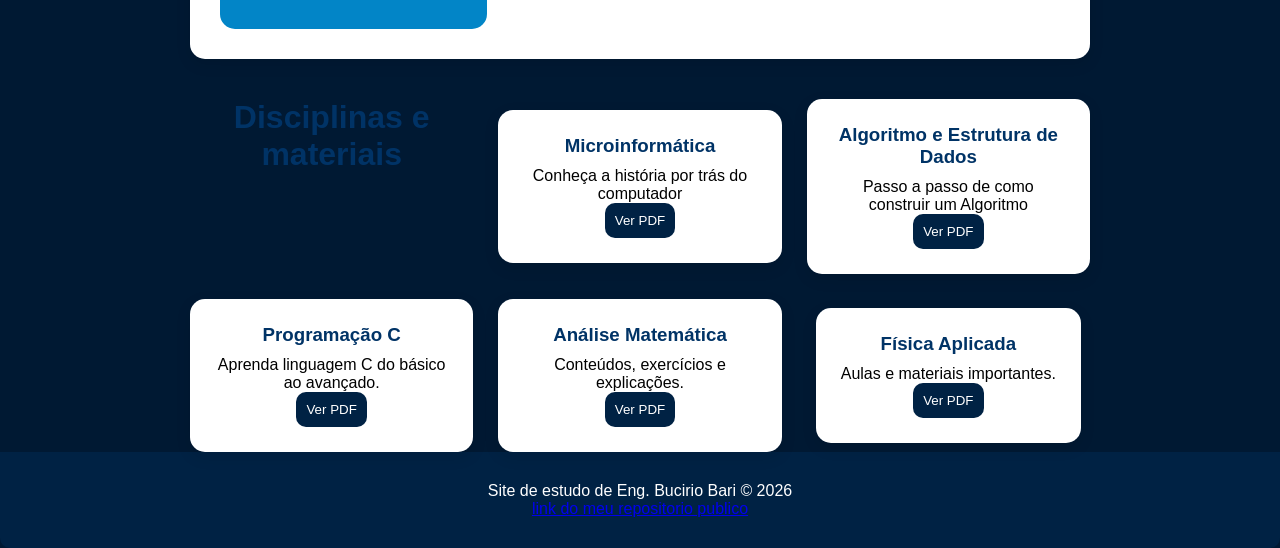
==== commit eedb229d: "fiz alguns alterações" ====
--- a/index.html
+++ b/index.html
@@ -71,7 +71,7 @@
 
     <div class="table-container">
 
-      <h2>Disciplinas e Resultados</h2>
+      <h2 class="titulo">Disciplinas e Resultados</h2>
 
       <table>
 
@@ -217,7 +217,7 @@
 
 <footer>
 <p>Site de estudo de Eng. Bucirio Bari © 2026</p>
-<p><a href="githup.com/baribucirio-cmyk" target="_blank">link do meu repositorio  publico</a></p>
+<p><a href="https://github.com/baribucirio-cmyk" target="_blank">link do meu repositorio  publico</a></p>
 </footer>
 
 </body>
--- a/style.css
+++ b/style.css
@@ -165,15 +165,21 @@
     border-radius: 8px;
     
 }
-
+h2.titulo{
+    text-align: center;
+}
 table{
     width: 100%;
     min-width: 100%;
     border-collapse:collapse;
     padding-left:10px;
-}
-
-th,
+    position: relative;
+}
+
+thead > tr > th {
+    position: static;
+    top: 0;
+}
 td{
     padding:12px;
     text-align:center;
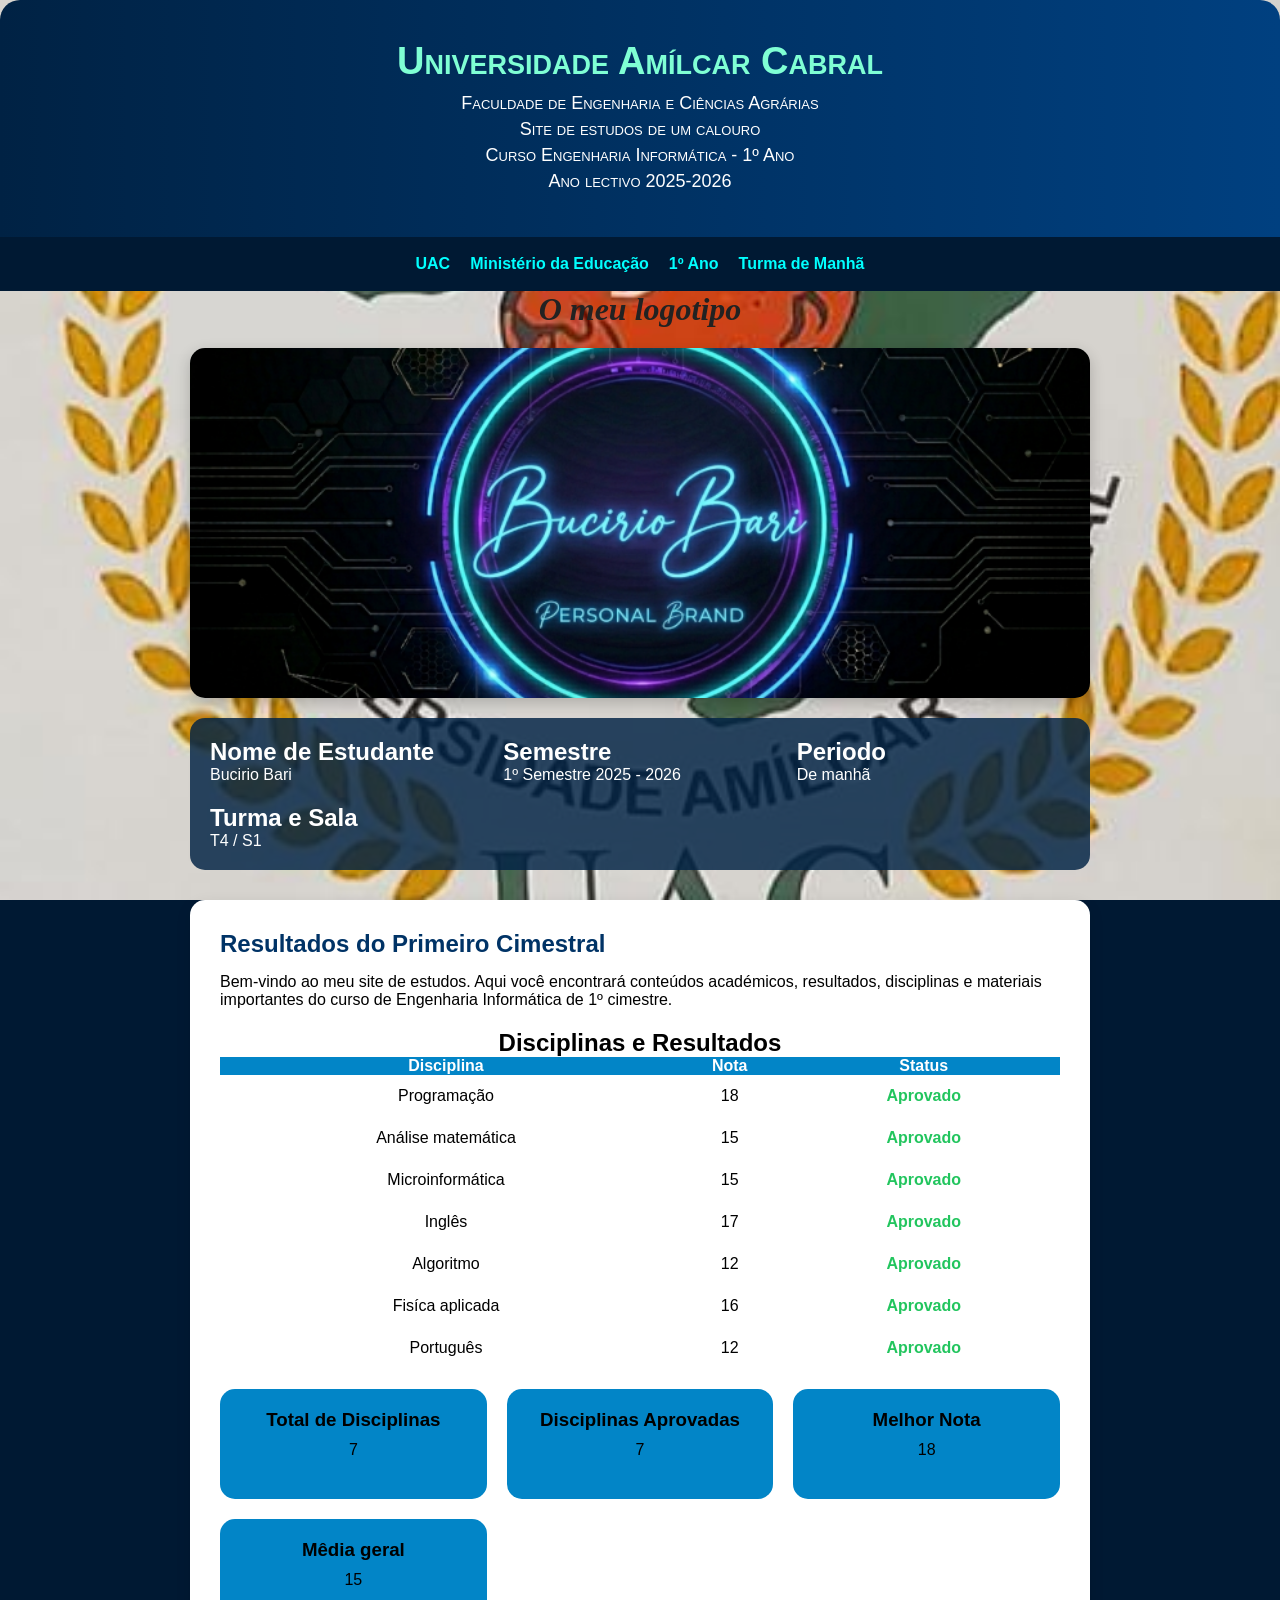
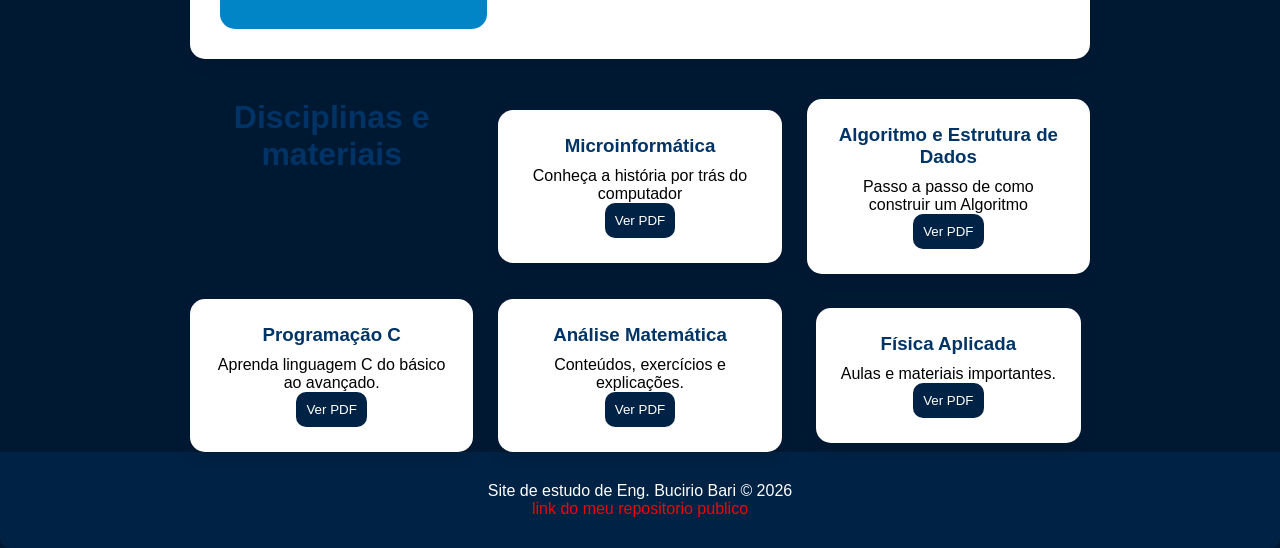
==== commit 02ff4c52: "alterei alguns erros ortograficos" ====
--- a/index.html
+++ b/index.html
@@ -16,7 +16,7 @@
 <header>
     <h1>Universidade Amílcar Cabral</h1>
     <p>Faculdade de Engenharia e Ciências Agrárias</p>
-    <p>Site de estudos de um docente</p>
+    <p>Site de estudos de um calouro</p>
     <p>Curso Engenharia Informática - 1º Ano</p>
     <p>Ano lectivo 2025-2026</p>
 </header>
@@ -37,7 +37,7 @@
  <div class="profile">
 
       <div>
-        <h2>Nome do Estudante</h2>
+        <h2>Nome de Estudante</h2>
         <p>Bucirio Bari</p>
       </div>
 
@@ -65,7 +65,7 @@
 Bem-vindo ao meu site de estudos.
 Aqui você encontrará conteúdos académicos,
 resultados, disciplinas e materiais importantes
-do curso de Engenharia Informática.
+do curso de Engenharia Informática de 1º cimestre.
 </p>
 
 
--- a/style.css
+++ b/style.css
@@ -32,12 +32,14 @@
 }
 
 header h1{
+    font-variant: small-caps;
     color:aquamarine;
     font-size:38px;
     margin-bottom:10px;
 }
 
 header p{
+    font-variant: small-caps;
     margin:5px 0;
     font-size:18px;
 }
@@ -287,7 +289,7 @@
     background:#002244;
     color:white;
     border:none;
-    cursor:pointer;
+    cursor: pointer;
     transition:0.3s;
 }
 
@@ -302,8 +304,21 @@
     color:white;
     text-align:center;
     padding:30px;
+    margin-bottom: 10px;
     margin:auto;
     border-radius:0px 0px 10px 10px;
+}
+footer a {
+    text-decoration: none;
+    color: #ed0707;
+}
+footer a:hover {
+    background-color: green;
+    color: gold;
+    border-radius: 
+    10px;
+    padding: 5px;
+
 }
 
 /* RESPONSIVIDADE */
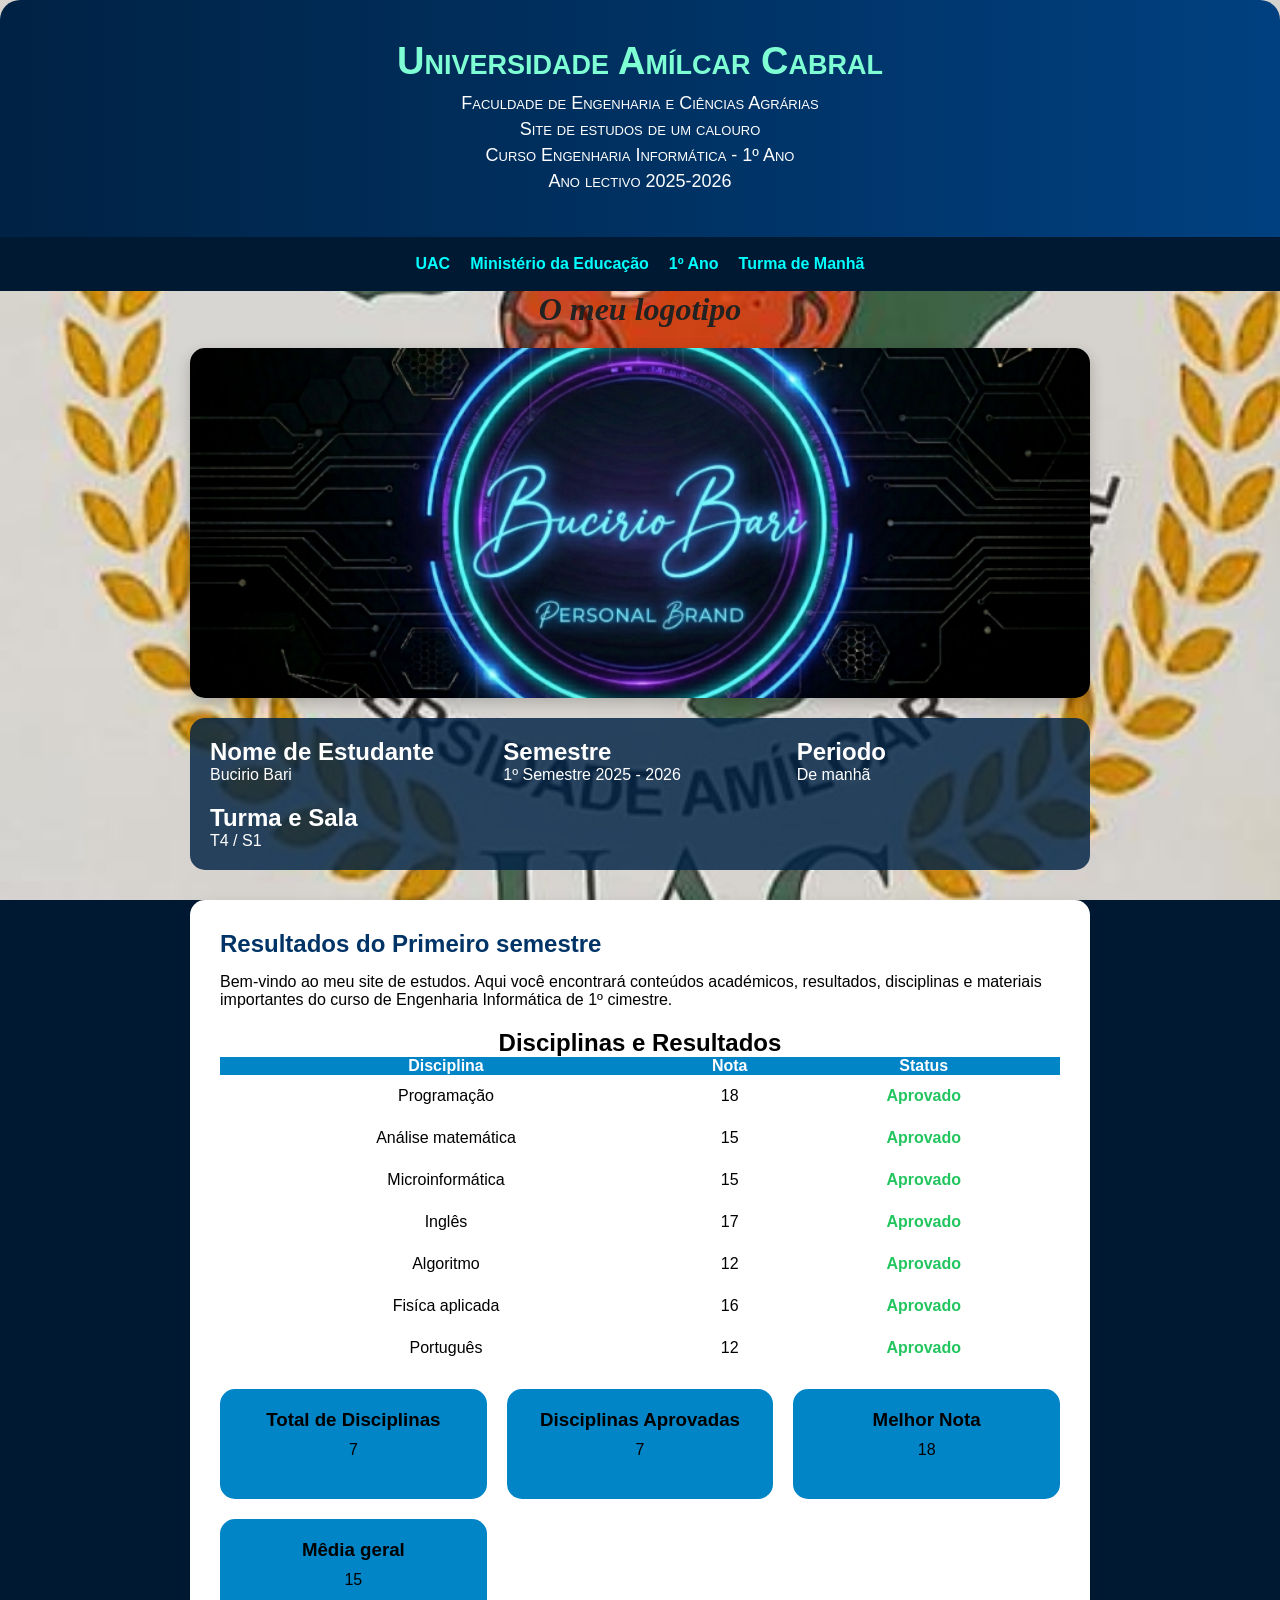
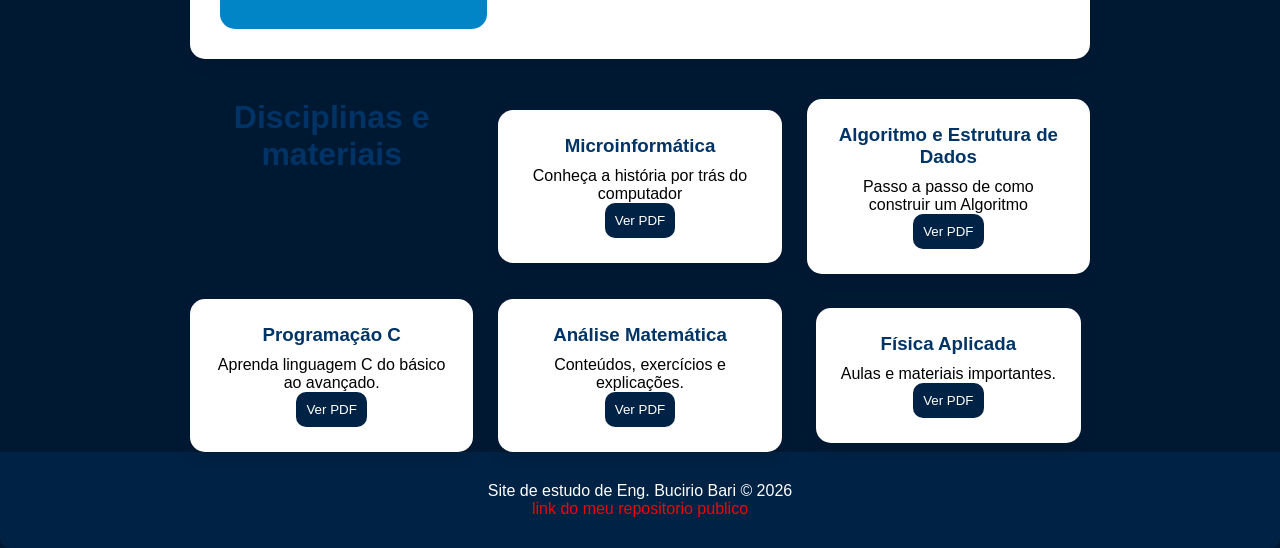
==== commit 0987fca1: "acabei de corigir um erro ortografico" ====
--- a/index.html
+++ b/index.html
@@ -60,7 +60,7 @@
 
 <article>
 
-<h1>Resultados do Primeiro Cimestral</h1>
+<h1>Resultados do Primeiro semestre</h1>
 <p>
 Bem-vindo ao meu site de estudos.
 Aqui você encontrará conteúdos académicos,
